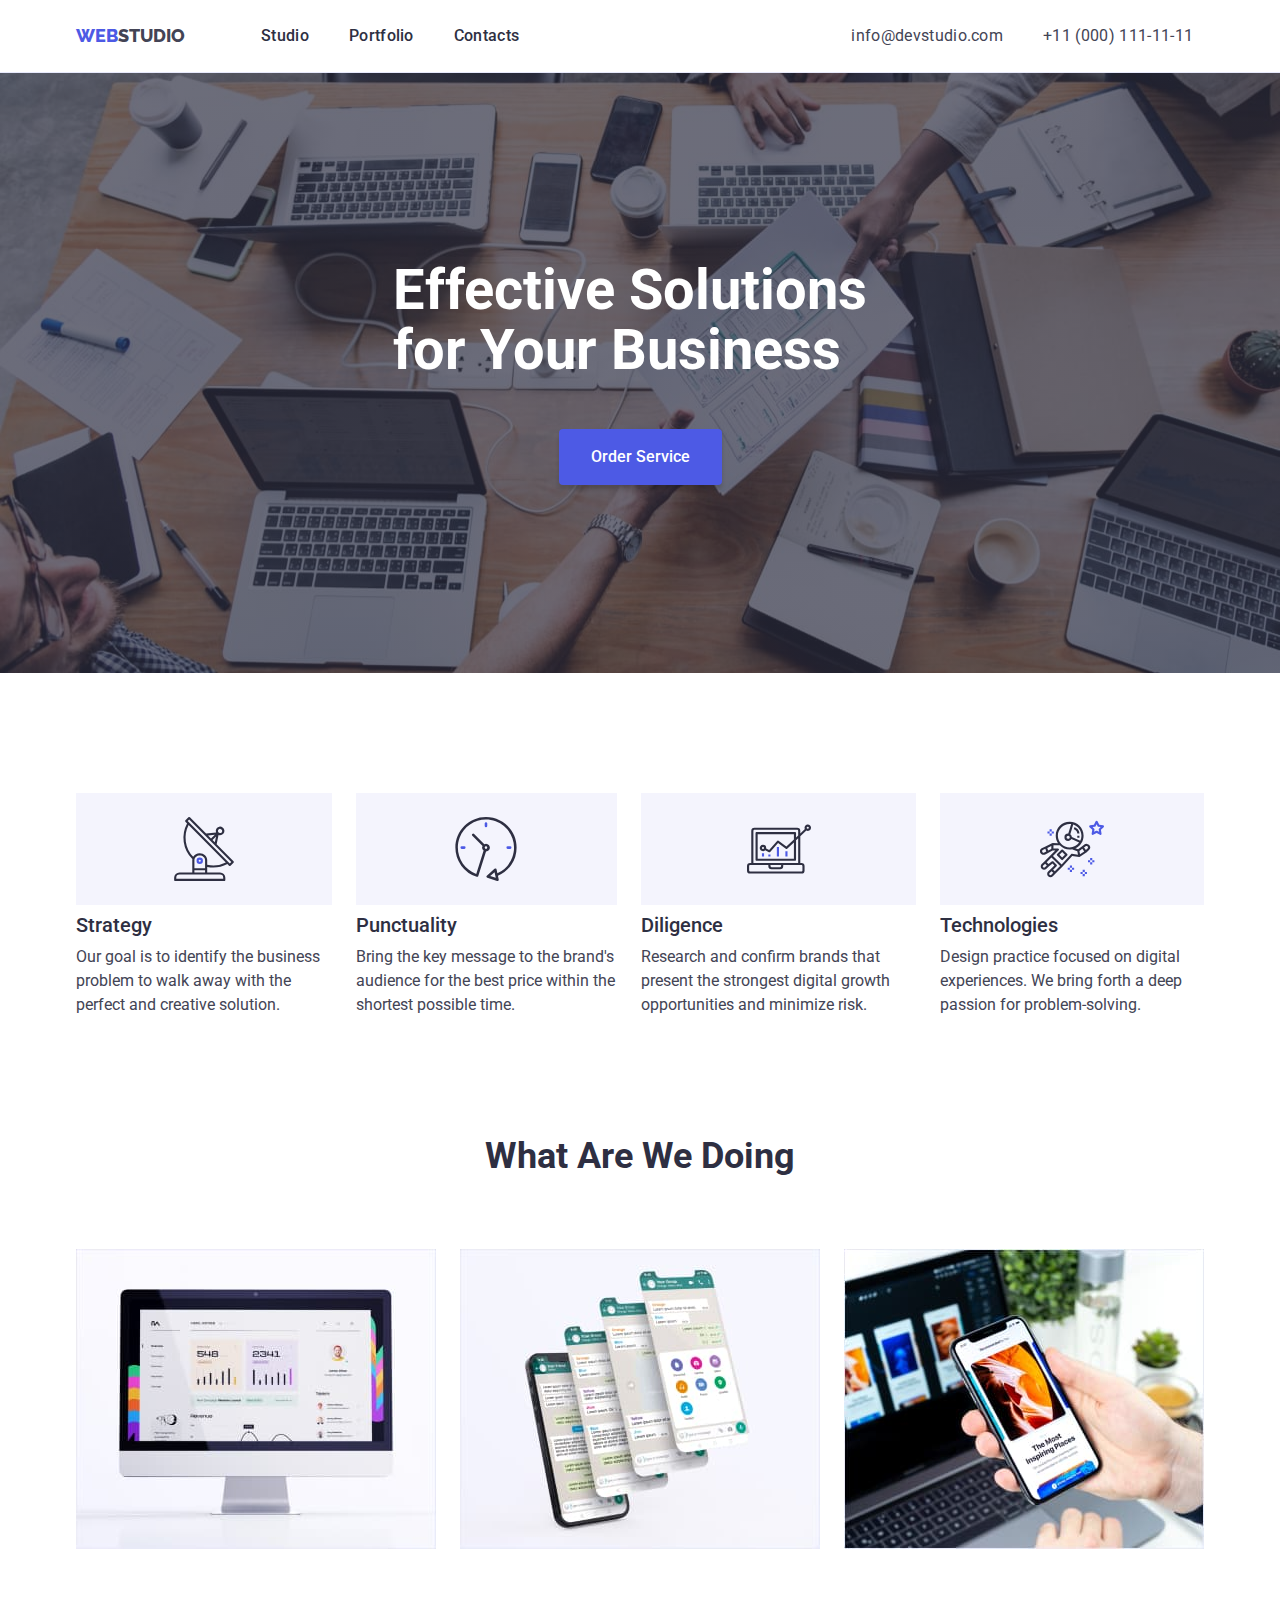
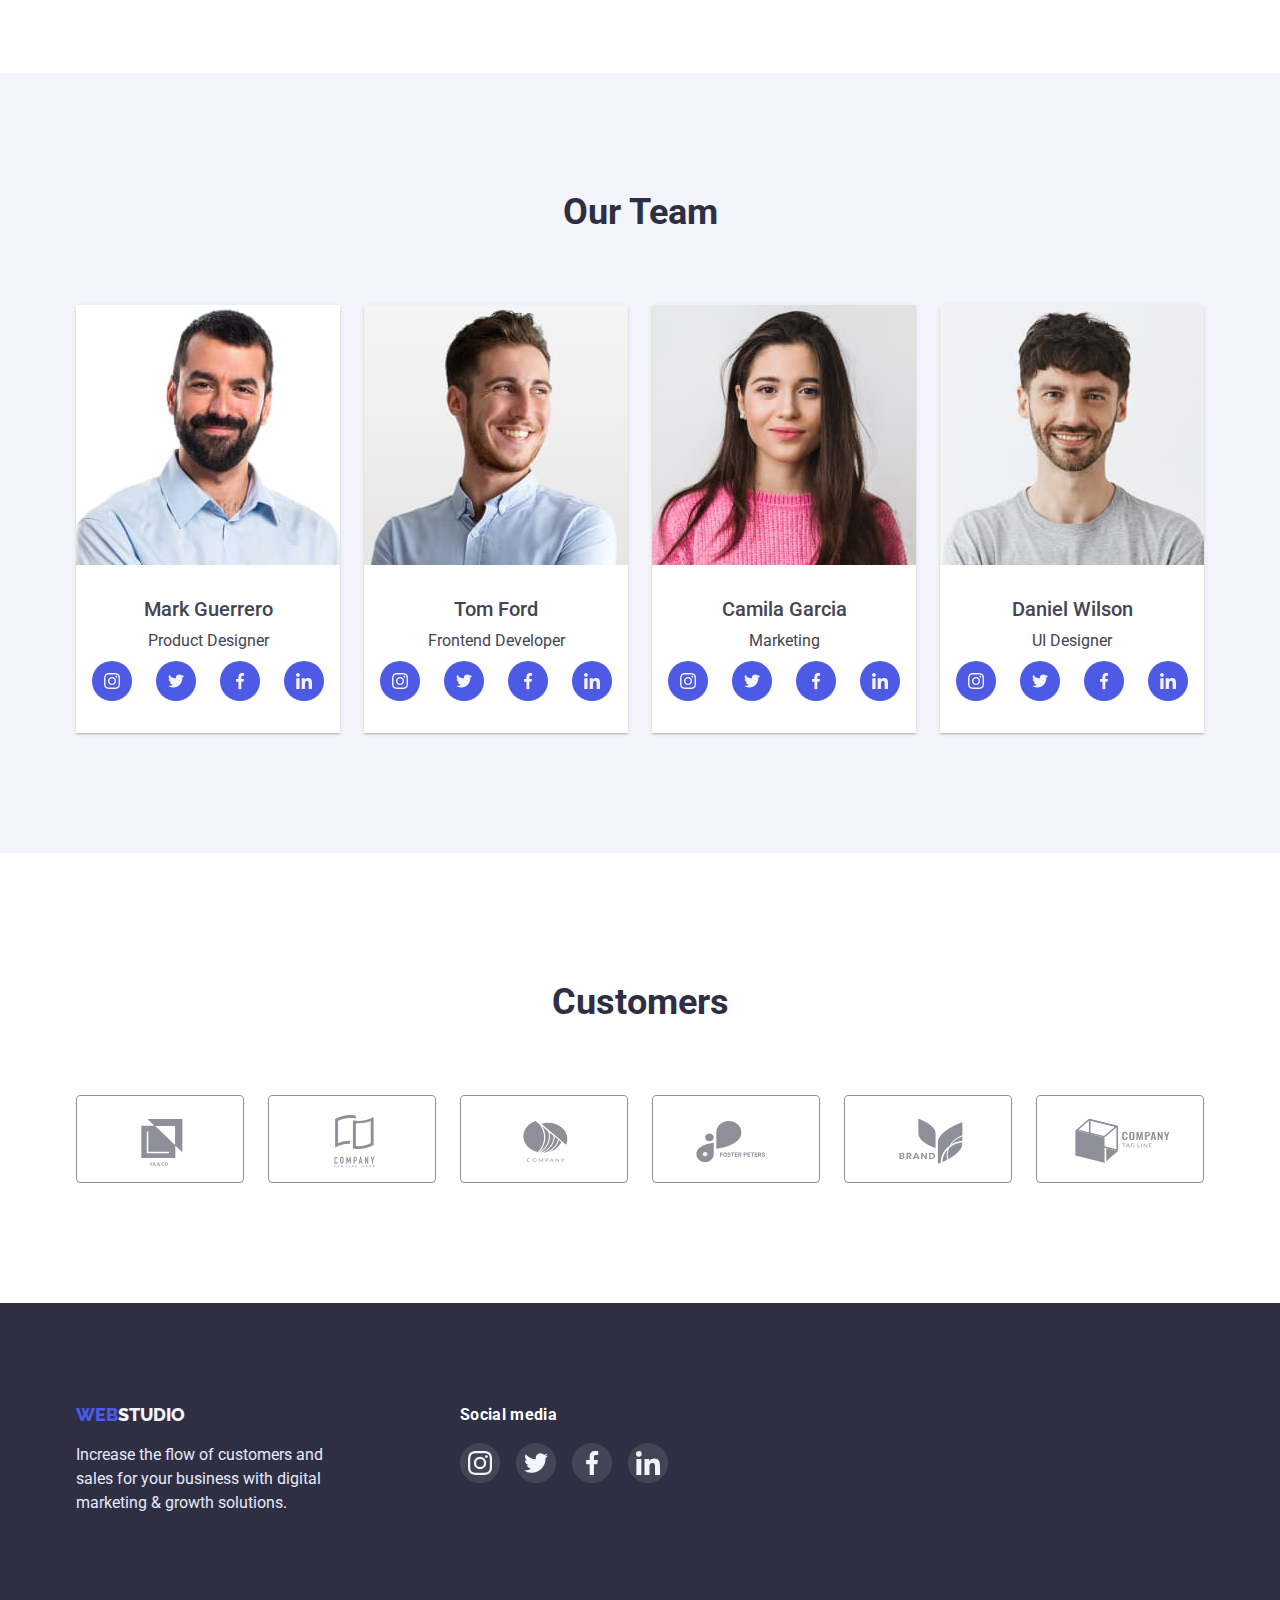
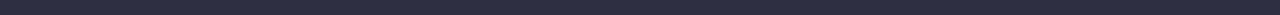
==== index.html @ 7b4c54a3 "Initial commit" ====
<!DOCTYPE html>
<html lang="en">

<head>
    <meta charset="UTF-8" />
    <meta http-equiv="X-UA-Compatible" content="IE=edge" />
    <meta name="viewport" content="width=device-width, initial-scale=1.0" />
    <title>Web Studio</title>
    <link rel="stylesheet"
        href="https://cdnjs.cloudflare.com/ajax/libs/modern-normalize/1.0.0/modern-normalize.min.css" />
    <link
        href="https://fonts.googleapis.com/css2?family=Raleway:wght@800&family=Roboto:wght@400;500;700;900&display=swap"
        rel="stylesheet">
    <link rel="stylesheet" href="css/style.css">
</head>

<body>
    <header class="section header-section">
        <div class="container">
            <div class="header-block">
                <nav class="navigation">
                    <a class="logo" href="./index.html">Web<span class="logo-item">Studio</span> </a>
                    <ul class="header-list">
                        <li class="header-item">
                            <a class="menu-item" href="">Studio</a>
                        </li>
                        <li class="header-item">
                            <a class="menu-item" href="./portfolio.html">Portfolio</a>
                        </li>
                        <li class="header-item">
                            <a class="menu-item" href="">Contacts</a>
                        </li>
                    </ul>
                </nav>
                <address class="address">
                    <ul class="address-list">
                        <li class="address-items">
                            <a class="address-item" href="mailto:info@devstudio.com">info@devstudio.com</a>
                        </li>
                        <li class="address-items">
                            <a class="address-item" href="tel:+110001111111">+11 (000) 111-11-11</a>
                        </li>
                    </ul>
                </address>
            </div>
        </div>
    </header>

    <main>
        <section class="section first-section">
            <div class="container">
                <h1 class="main-title">Effective Solutions for Your Business</h1>
                <button class="main-button" type="button">Order Service</button>
            </div>
        </section>
        <section class="second-section">
            <div class="container">
                <h2 hidden>Advantages</h2>
                <ul class="advantages-list">
                    <li class="advantages-items">
                        <h3 class="title">Strategy</h3>
                        <p class="text">
                            Our goal is to identify the business problem to walk
                            away with the perfect and creative solution.
                        </p>
                    </li>
                    <li class="advantages-items">
                        <h3 class="title">Punctuality</h3>
                        <p class="text">
                            Bring the key message to the brand's audience for
                            the best price within the shortest possible time.
                        </p>
                    </li>
                    <li class="advantages-items">
                        <h3 class="title">Diligence</h3>
                        <p class="text">
                            Research and confirm brands that present the
                            strongest digital growth opportunities and minimize
                            risk.
                        </p>
                    </li>
                    <li class="advantages-items">
                        <h3 class="title">Technologies</h3>
                        <p class="text">
                            Design practice focused on digital experiences. We
                            bring forth a deep passion for problem-solving.
                        </p>
                    </li>
                </ul>
            </div>
        </section>
        <section class="section work-section">
            <div class="container">
                <h2 class="work-team-title">What are we doing</h2>
                <ul class="work-list">
                    <li class="work-item">
                        <img src="./images/img1.jpg" alt="Зображення монітора" width="360" height="300" />
                    </li>
                    <li class="work-item">
                        <img src="./images/img2.jpg" alt="Скріни зображення мобільного телефона" width="360" />
                    </li>
                    <li class="work-item">
                        <img src="./images/img3.jpg" alt="Зображення на телефоні та комп'ютері користувача"
                            width="360" />
                    </li>
                </ul>
            </div>
        </section>
        <section class="section work-team">
            <div class="container">
                <h2 class="work-team-title">Our Team</h2>
                <ul class="work-block">
                    <li class="work-team-item">
                        <img class="image" src="./images/img4.jpg" alt="Фото Дизайнера продукту" width="264"
                            height="260" />
                        <h3 class="team-name">Mark Guerrero</h3>
                        <p class="team-text">Product Designer</p>
                        <ul class="icon-block">
                            <li class="icon-list">
                                <a class="icons" href="">
                                    <svg class="icon-items">
                                        <use href="./images/icons.svg#icon-instagram"> </use>
                                    </svg>
                                </a>
                            </li>
                            <li class="icon-list">
                                <a class="icons" href="">
                                    <svg class="icon-items">
                                        <use href="./images/icons.svg#icon-twitter"> </use>
                                    </svg>
                                </a>
                            </li>
                            <li class="icon-list">
                                <a class="icons" href="">
                                    <svg class="icon-items">
                                        <use href="./images/icons.svg#icon-facebook"> </use>
                                    </svg>
                                </a>
                            </li>
                            <li class="icon-list">
                                <a class="icons" href="">
                                    <svg class="icon-items">
                                        <use href="./images/icons.svg#icon-linkedin"> </use>
                                    </svg>
                                </a>
                            </li>
                        </ul>
                    </li>
                    <li class="work-team-item">
                        <img class="image" src="./images/img5.jpg" alt="Фото розробника" width="264" height="260" />
                        <h3 class="team-name">Tom Ford</h3>
                        <p class="team-text">Frontend Developer</p>
                        <ul class="icon-block">
                            <li class="icon-list">
                                <a class="icons" href="">
                                    <svg class="icon-items">
                                        <use href="./images/icons.svg#icon-instagram"> </use>
                                    </svg>
                                </a>
                            </li>
                            <li class="icon-list">
                                <a class="icons" href="">
                                    <svg class="icon-items">
                                        <use href="./images/icons.svg#icon-twitter"> </use>
                                    </svg>
                                </a>
                            </li>
                            <li class="icon-list">
                                <a class="icons" href="">
                                    <svg class="icon-items">
                                        <use href="./images/icons.svg#icon-facebook"> </use>
                                    </svg>
                                </a>
                            </li>
                            <li class="icon-list">
                                <a class="icons" href="">
                                    <svg class="icon-items">
                                        <use href="./images/icons.svg#icon-linkedin"> </use>
                                    </svg>
                                </a>
                            </li>
                        </ul>
                    </li>
                    <li class="work-team-item">
                        <img class="image" src="./images/img6.jpg" alt="Фото маркетолога" width="264" height="260" />
                        <h3 class="team-name">Camila Garcia</h3>
                        <p class="team-text">Marketing</p>
                        <ul class="icon-block">
                            <li class="icon-list">
                                <a class="icons" href="">
                                    <svg class="icon-items">
                                        <use href="./images/icons.svg#icon-instagram"> </use>
                                    </svg>
                                </a>
                            </li>
                            <li class="icon-list">
                                <a class="icons" href="">
                                    <svg class="icon-items">
                                        <use href="./images/icons.svg#icon-twitter"> </use>
                                    </svg>
                                </a>
                            </li>
                            <li class="icon-list">
                                <a class="icons" href="">
                                    <svg class="icon-items">
                                        <use href="./images/icons.svg#icon-facebook"> </use>
                                    </svg>
                                </a>
                            </li>
                            <li class="icon-list">
                                <a class="icons" href="">
                                    <svg class="icon-items">
                                        <use href="./images/icons.svg#icon-linkedin"> </use>
                                    </svg>
                                </a>
                            </li>
                        </ul>
                    </li>
                    <li class="work-team-item">
                        <img class="image" src="./images/img7.jpg" alt="Фото дизайнера інтерфейсу" width="264" />
                        <h3 class="team-name">Daniel Wilson</h3>
                        <p class="team-text">UI Designer</p>
                        <ul class="icon-block">
                            <li class="icon-list">
                                <a class="icons" href="">
                                    <svg class="icon-items">
                                        <use href="./images/icons.svg#icon-instagram"> </use>
                                    </svg>
                                </a>
                            </li>
                            <li class="icon-list">
                                <a class="icons" href="">
                                    <svg class="icon-items">
                                        <use href="./images/icons.svg#icon-twitter"> </use>
                                    </svg>
                                </a>
                            </li>
                            <li class="icon-list">
                                <a class="icons" href="">
                                    <svg class="icon-items">
                                        <use href="./images/icons.svg#icon-facebook"> </use>
                                    </svg>
                                </a>
                            </li>
                            <li class="icon-list">
                                <a class="icons" href="">
                                    <svg class="icon-items">
                                        <use href="./images/icons.svg#icon-linkedin"> </use>
                                    </svg>
                                </a>
                            </li>
                        </ul>
                    </li>
                </ul>
            </div>
        </section>
        <section class="section customers">
            <div class="container">
                <h2 class="work-team-title"> Customers </h2>
                <ul class="work-block customers-list">
                    <li>
                        <a class="customers-items" href="">
                            <svg class="custom-item">
                                <use href="./images/icons.svg#icon-custom1"></use>
                            </svg>
                        </a>
                    </li>
                    <li>
                        <a class="customers-items" href="">
                            <svg class="custom-item">

                                <use href="./images/icons.svg#icon-custom2"></use>
                            </svg>
                        </a>
                    </li>
                    <li>
                        <a class="customers-items" href="">
                            <svg class="custom-item">
                                <use href="./images/icons.svg#icon-custom3"></use>
                            </svg>
                        </a>
                    </li>
                    <li>
                        <a class="customers-items" href="">
                            <svg class="custom-item">
                                <use href="./images/icons.svg#icon-custom4"></use>
                            </svg>
                        </a>
                    </li>
                    <li>
                        <a class="customers-items" href="">
                            <svg class="custom-item">
                                <use href="./images/icons.svg#icon-custom5"></use>
                            </svg>
                        </a>
                    </li>
                    <li>
                        <a class="customers-items" href="">
                            <svg class="custom-item">
                                <use href="./images/icons.svg#icon-custom6"></use>
                            </svg>
                        </a>
                    </li>
                </ul>
            </div>
        </section>
    </main>
    <footer class="section footer-section">
        <div class="container footer-list">
            <div class="footer-block">
                <a class="logo" href="./index.html">Web<span class="logo-footer">Studio</span> </a>
                <p class="footer-text">
                    Increase the flow of customers and sales for your business with
                    digital marketing & growth solutions.
                </p>
            </div>
            <div class="footer-link">
                <h3 class="social-title">Social media</h3>
                <ul class="work-block">
                    <li>
                        <a class="icons-footer icon-first" href="">
                            <svg class="footer-items">
                                <use href="./images/icons.svg#icon-instagram"> </use>
                            </svg>
                        </a>
                    </li>
                    <li>
                        <a class="icons-footer" href="">
                            <svg class="footer-items">
                                <use href="./images/icons.svg#icon-twitter"> </use>
                            </svg>
                        </a>
                    </li>
                    <li>
                        <a class="icons-footer" href="">
                            <svg class="footer-items">
                                <use href="./images/icons.svg#icon-facebook"> </use>
                            </svg>
                        </a>
                    </li>
                    <li>
                        <a class="icons-footer" href="">
                            <svg class="footer-items">
                                <use href="./images/icons.svg#icon-linkedin"> </use>
                            </svg>
                        </a>
                    </li>
                </ul>
            </div>

        </div>
    </footer>

</body>

</html>
---- css/style.css ----
:root {
	--color-white: #ffffff;
	--color-blue: #404bbf;
	--color-background-grey: #2e2f42;
	--color-main-text: #434455;
	--color-button: #4d5ae5;
	--color-button-portfolio: #f4f4fd;
	--color-border: #e7e9fc;
}
h1,
h2,
h3,
h4,
h5,
h6,
p,
ul,
li {
	margin: 0;
	padding: 0;
	list-style-type: none;
}

body {
	font-family: Roboto, sans-serif;
	color: var(--color-main-text);
	background-color: var(--color-white);
}
.section {
	padding-top: 120px;
	padding-bottom: 120px;
}
.container {
	width: 1158px;
	margin: 0 auto;
	padding-left: 15px;
	padding-right: 15px;
}
.header-section {
	padding: 0px;
	border-bottom: 1px solid var(--color-border);
}
.header-block {
	display: flex;
	align-items: center;
	background-color: var(--color-white);
}
.navigation {
	display: flex;

	align-items: center;
}
.header-list {
	display: flex;
}
.header-item:first-child {
	margin-left: 76px;
}

.header-item:not(:last-child) {
	margin-right: 40px;
}
.address-list {
	display: flex;
}

.address-items:not(:last-child) {
	margin-right: 40px;
	margin-left: 332px;
}
.logo {
	padding-top: 24px;
	padding-bottom: 24px;
	font-family: "Raleway";
	font-weight: 800;
	font-size: 18px;
	line-height: 1.33;
	text-transform: uppercase;
	color: var(--color-button);
	text-decoration: none;
}
.logo-item {
	color: var(--color-main-text);
}
.menu-item {
	padding-top: 24px;
	padding-bottom: 24px;

	font-weight: 500;
	font-size: 16px;
	line-height: 1.5;
	letter-spacing: 0.02em;
	color: var(--color-background-grey);
	text-decoration: none;
}
.menu-item:hover,
.menu-item:focus {
	color: var(--color-blue);
}
.address-item {
	padding-top: 24px;
	padding-bottom: 24px;
	font-size: 16px;
	line-height: 1.5;
	letter-spacing: 0.02em;
	color: var(--color-main-text);
	text-decoration: none;
	font-style: normal;
}
.address-item:hover,
.address-item:focus {
	color: var(--color-blue);
}
.first-section {
	background-image: linear-gradient(to right, rgba(46, 47, 66, 0.7), rgba(46, 47, 66, 0.7)),
		url(../images/people-office.jpg);
	max-width: 1440px;
	margin: 0 auto;
	padding-top: 188px;
	padding-bottom: 188px;
}
.main-title {
	max-width: 494px;
	margin: 0 auto;

	font-size: 56px;
	line-height: 1.07;
	color: var(--color-white);
	margin-bottom: 48px;
}
.main-button {
	display: block;
	margin: 0 auto;
	padding: 16px 32px;

	border-radius: 4px;
	border: none;
	background-color: var(--color-button);
	box-shadow: 0px 4px 4px rgba(0, 0, 0, 0.15);
	font-weight: 500;
	font-size: 16px;
	line-height: 1.5;
	color: var(--color-white);
	cursor: pointer;
	text-align: center;
	font-family: Roboto, sans-serif;
}
.main-button:hover,
.main-button:focus {
	background-color: var(--color-blue);
}
.second-section {
	padding-top: 120px;
	padding-bottom: 120px;
}
.advantages-list {
	display: flex;
}
.advantages-items::before {
	content: "";
	display: block;
	height: 112px;
	background-color: var(--color-button-portfolio);

	background-repeat: no-repeat;
	background-position: center;
	margin-bottom: 8px;
}

.advantages-items:first-child::before {
	margin-left: 0px;
	background-image: url(../images/antenna.svg);
}
.advantages-items:nth-child(2)::before {
	background-image: url(../images/clock.svg);
}
.advantages-items:nth-child(3)::before {
	background-image: url(../images/diagram.svg);
}
.advantages-items:last-child::before {
	background-image: url(../images/astronaut.svg);
}
.advantages-items:not(:last-child) {
	margin-right: 24px;
}
.title {
	font-weight: 500;
	font-size: 20px;
	line-height: 1.2;
	color: var(--color-background-grey);
	text-align: left;
}
.text {
	margin-top: 8px;
	font-size: 16px;
	line-height: 1.5;
	text-align: left;
	text-decoration: none;
	font-style: normal;
	color: var(--color-main-text);
}
.work-section {
	padding-top: 0px;
}
.work-list {
	display: flex;
}
.work-item:not(:last-child) {
	margin-right: 24px;
}
.work-item:first-child {
	margin-left: 0px;
}
.work-team-title {
	margin-bottom: 72px;
	font-size: 36px;
	line-height: 1.11;
	text-align: center;
	text-transform: capitalize;
	color: var(--color-background-grey);
}
.work-team {
	background-color: var(--color-button-portfolio);
}
.work-block {
	display: flex;
	margin: 0 auto;
}

.work-team-item {
	box-shadow: 0px 1px 6px rgba(46, 47, 66, 0.08), 0px 1px 1px rgba(46, 47, 66, 0.16), 0px 2px 1px rgba(46, 47, 66, 0.08);
}

.work-team-item:not(:last-child) {
	margin-right: 24px;
}
.work-team-item:first-child {
	margin-left: 0px;
}
.image {
	display: block;
}
.team-name {
	padding-top: 32px;
	text-align: center;
	background-color: var(--color-white);
	font-weight: 500;
	font-size: 20px;
	line-height: 24px;
}
.team-text {
	padding-top: 8px;
	padding-bottom: 8px;
	text-align: center;
	background-color: var(--color-white);
	font-weight: 400;
	font-size: 16px;
	line-height: 24px;
}
/*INSTAGRAM*/
.icon-block {
	display: flex;
	padding-bottom: 32px;
	background-color: var(--color-white);
}
.icons {
	display: block;
	width: 40px;
	height: 40px;
	border: none;
	border-radius: 50%;
	background-color: var(--color-button);
}
.icons:hover,
.icons:focus {
	background-color: var(--color-blue);
}
.icon-list:first-child {
	margin-left: 16px;
}
.icon-list:not(:first-child) {
	margin-left: 24px;
}
.icon-items {
	width: 16px;
	height: 16px;
	margin: 12px;
}

/*customers*/
.customers {
	padding-top: 130px;
}
.customers-list {
	gap: 24px;
}
.customers-items {
	display: block;
	width: 168px;
	height: 88px;
	border: 1px solid #8e8f99;
	border-radius: 4px;
}
.customers-items:hover,
.customers-items:focus {
	border: 1px solid var(--color-blue);
}
.customers-items:hover .custom-item,
.customers-items:focus .custom-item {
	fill: var(--color-blue);
}

.custom-item {
	margin: 16px 32px;
	width: 104px;
	height: 56px;
	fill: #8e8f99;
}

/*footer*/
.footer-section {
	background: var(--color-background-grey);
	padding-top: 100px;
	padding-bottom: 100px;
}
.icons-footer {
	margin-left: 16px;
	display: block;
	width: 40px;
	height: 40px;
	border: none;
	border-radius: 50%;
	background: rgba(255, 255, 255, 0.1);
}
.icons-footer:hover,
.icons-footer:focus {
	background-color: #31d0aa;
}
.icon-first {
	margin-left: 0px;
}

.footer-list {
	display: flex;
	gap: 120px;
}
.social-title {
	margin-bottom: 16px;

	font-style: normal;
	font-size: 16px;
	line-height: 24px;
	letter-spacing: 0.02em;
	color: var(--color-white);
}
.footer-items {
	width: 24px;
	height: 24px;
	margin: 8px;
}
.logo-footer {
	color: var(--color-button-portfolio);
}
.footer-text {
	width: 264px;
	padding-top: 16px;
	font-size: 16px;
	line-height: 1.5;
	color: var(--color-border);
}
/*Portfolio*/

.buttons-section {
	padding-top: 96px;
	background-color: var(--color-white);
}
.buttons-block {
	display: flex;
	margin-top: 0px;
	margin-bottom: 72px;

	justify-content: center;
	list-style-type: none;
}
.buttons-items:not(:last-child) {
	margin-right: 24px;
}
/*Gallery*/

.gallery-block {
	display: flex;
	column-gap: 24px;
	row-gap: 48px;
	flex-wrap: wrap;
	list-style-type: none;
}
.gallery-items:hover {
	box-shadow: 0px 1px 6px rgba(46, 47, 66, 0.08), 0px 1px 1px rgba(46, 47, 66, 0.16), 0px 2px 1px rgba(46, 47, 66, 0.08);
}
.gallery-items-block {
	padding-left: 16px;
	padding-top: 32px;
	padding-bottom: 32px;
	border-left: 1px solid var(--color-border);
	border-bottom: 1px solid var(--color-border);
	border-right: 1px solid var(--color-border);
}
.button-item {
	padding: 12px 24px;
	background: var(--color-button-portfolio);
	border: 1px solid var(--color-border);
	border-radius: 4px;
	font-weight: 500;
	font-size: 16px;
	line-height: 24px;
	text-align: center;
	letter-spacing: 0.04em;
	color: var(--color-button);
	cursor: pointer;
	font-family: Roboto, sans-serif;
}
.button-item:hover,
.button-item:focus {
	background-color: var(--color-blue);
	color: var(--color-white);
	box-shadow: 0px 3px 1px rgba(0, 0, 0, 0.1), 0px 2px 1px rgba(0, 0, 0, 0.08), 0px 2px 2px rgba(0, 0, 0, 0.12);
	border-color: var(--color-blue);
}
.list-item {
	text-decoration: none;
}
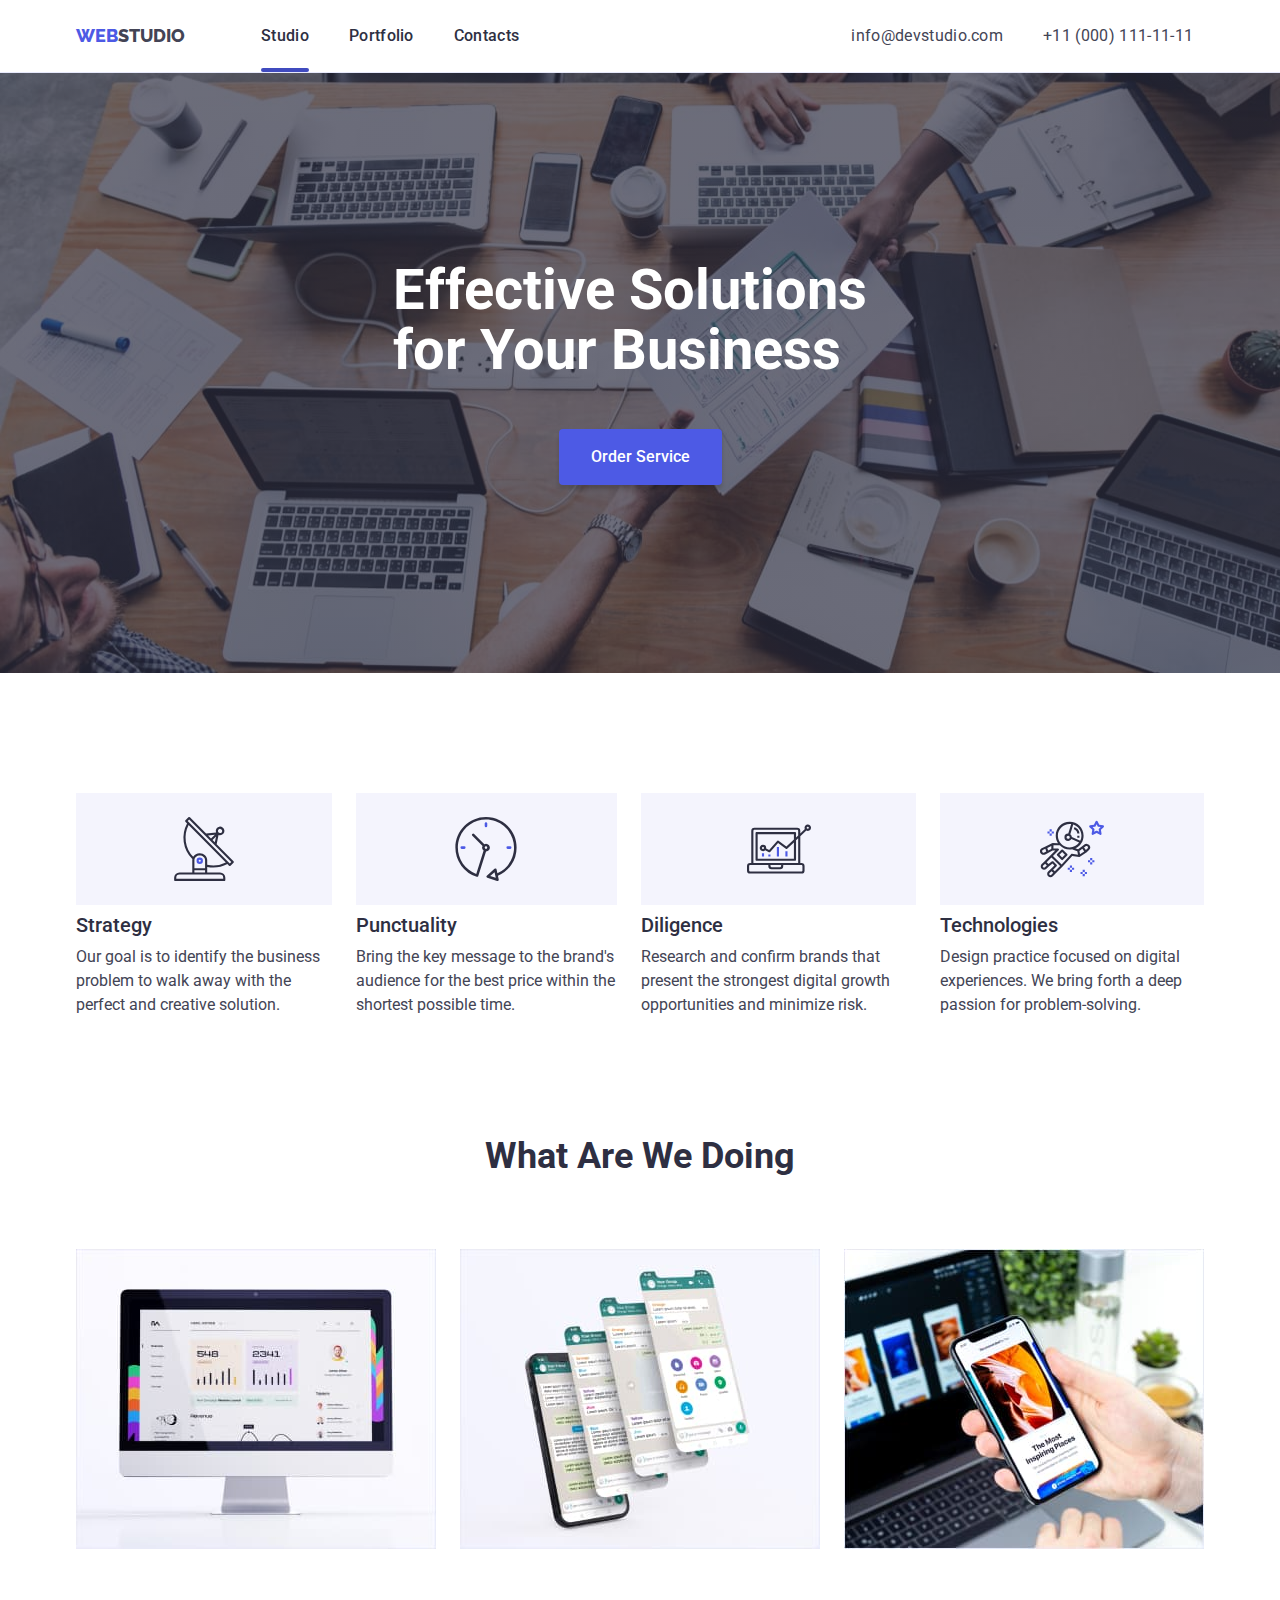
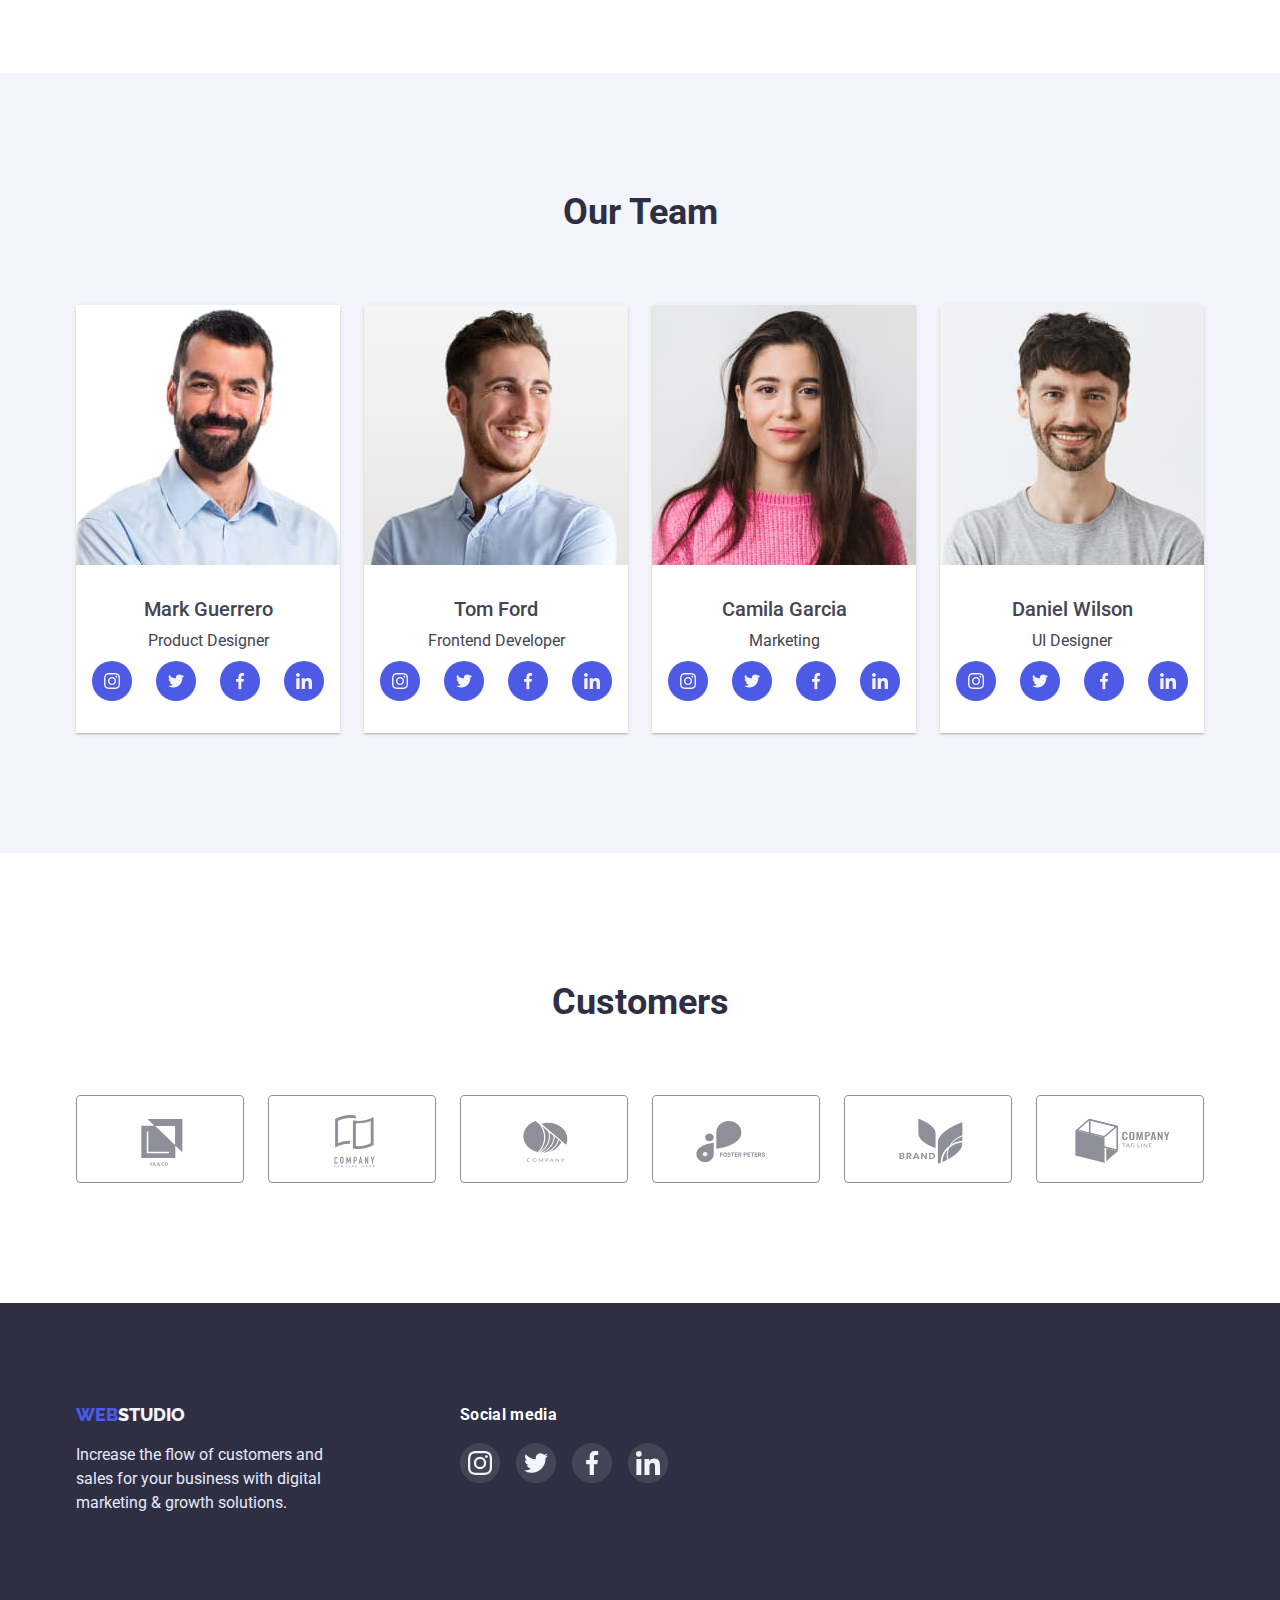
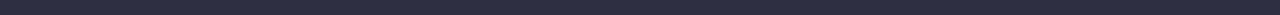
==== commit e9faba83: "add backdrop" ====
--- a/index.html
+++ b/index.html
@@ -22,10 +22,10 @@
                     <a class="logo" href="./index.html">Web<span class="logo-item">Studio</span> </a>
                     <ul class="header-list">
                         <li class="header-item">
-                            <a class="menu-item" href="">Studio</a>
+                            <a class="menu-item current" href="">Studio</a>
                         </li>
                         <li class="header-item">
-                            <a class="menu-item" href="./portfolio.html">Portfolio</a>
+                            <a class="menu-item " href="./portfolio.html">Portfolio</a>
                         </li>
                         <li class="header-item">
                             <a class="menu-item" href="">Contacts</a>
@@ -50,7 +50,15 @@
         <section class="section first-section">
             <div class="container">
                 <h1 class="main-title">Effective Solutions for Your Business</h1>
-                <button class="main-button" type="button">Order Service</button>
+                <button class="main-button" type="button" data-modal-open>Order Service</button>
+                <div class="backdrop is-hidden" data-modal>
+                    <div class="modal">
+                        <p>Lorem ipsum, dolor sit amet consectetur adipisicing elit. Odit molestias blanditiis itaque
+                            veniam perspiciatis culpa ut quia tempore sed dolore.</p>
+                        <button data-modal-close>Закрыть</button>
+                    </div>
+                </div>
+
             </div>
         </section>
         <section class="second-section">
@@ -351,6 +359,8 @@
         </div>
     </footer>
 
+
+    <script src="./js/modal.js"></script>
 </body>
 
 </html>--- a/css/style.css
+++ b/css/style.css
@@ -97,6 +97,25 @@
 .menu-item:focus {
 	color: var(--color-blue);
 }
+/*---NAVIGATION EFFECT-----*/
+
+.header-item {
+	position: relative;
+	padding: 24px 0;
+}
+.current::after {
+	content: "";
+	position: absolute;
+	left: 0;
+	bottom: 0;
+
+	width: 100%;
+	height: 4px;
+
+	border-radius: 2px;
+	background-color: #404bbf;
+}
+
 .address-item {
 	padding-top: 24px;
 	padding-bottom: 24px;
@@ -429,3 +448,43 @@
 .list-item {
 	text-decoration: none;
 }
+/*----overlei---*/
+
+.gallery-items {
+	position: relative;
+}
+.list-item:hover::before,
+.list-item:focus::before {
+	content: "";
+	position: absolute;
+	width: 100%;
+	height: 100%;
+	background-color: rgb(77, 90, 229, 0.5);
+}
+
+/*----modal---*/
+.backdrop {
+	position: fixed;
+	top: 0;
+	left: 0;
+	width: 100%;
+	height: 100%;
+	background-color: rgba(46, 47, 66, 0.4);
+	opacity: 1;
+}
+.modal {
+	position: absolute;
+	left: 50%;
+	top: 50%;
+	width: 408px;
+	height: 576px;
+	background-color: #fcfcfc;
+
+	transform: translate(-50%, -50%);
+	padding: 15px;
+}
+.backdrop.is-hidden {
+	visibility: hidden;
+	opacity: 0;
+	pointer-events: none;
+}
